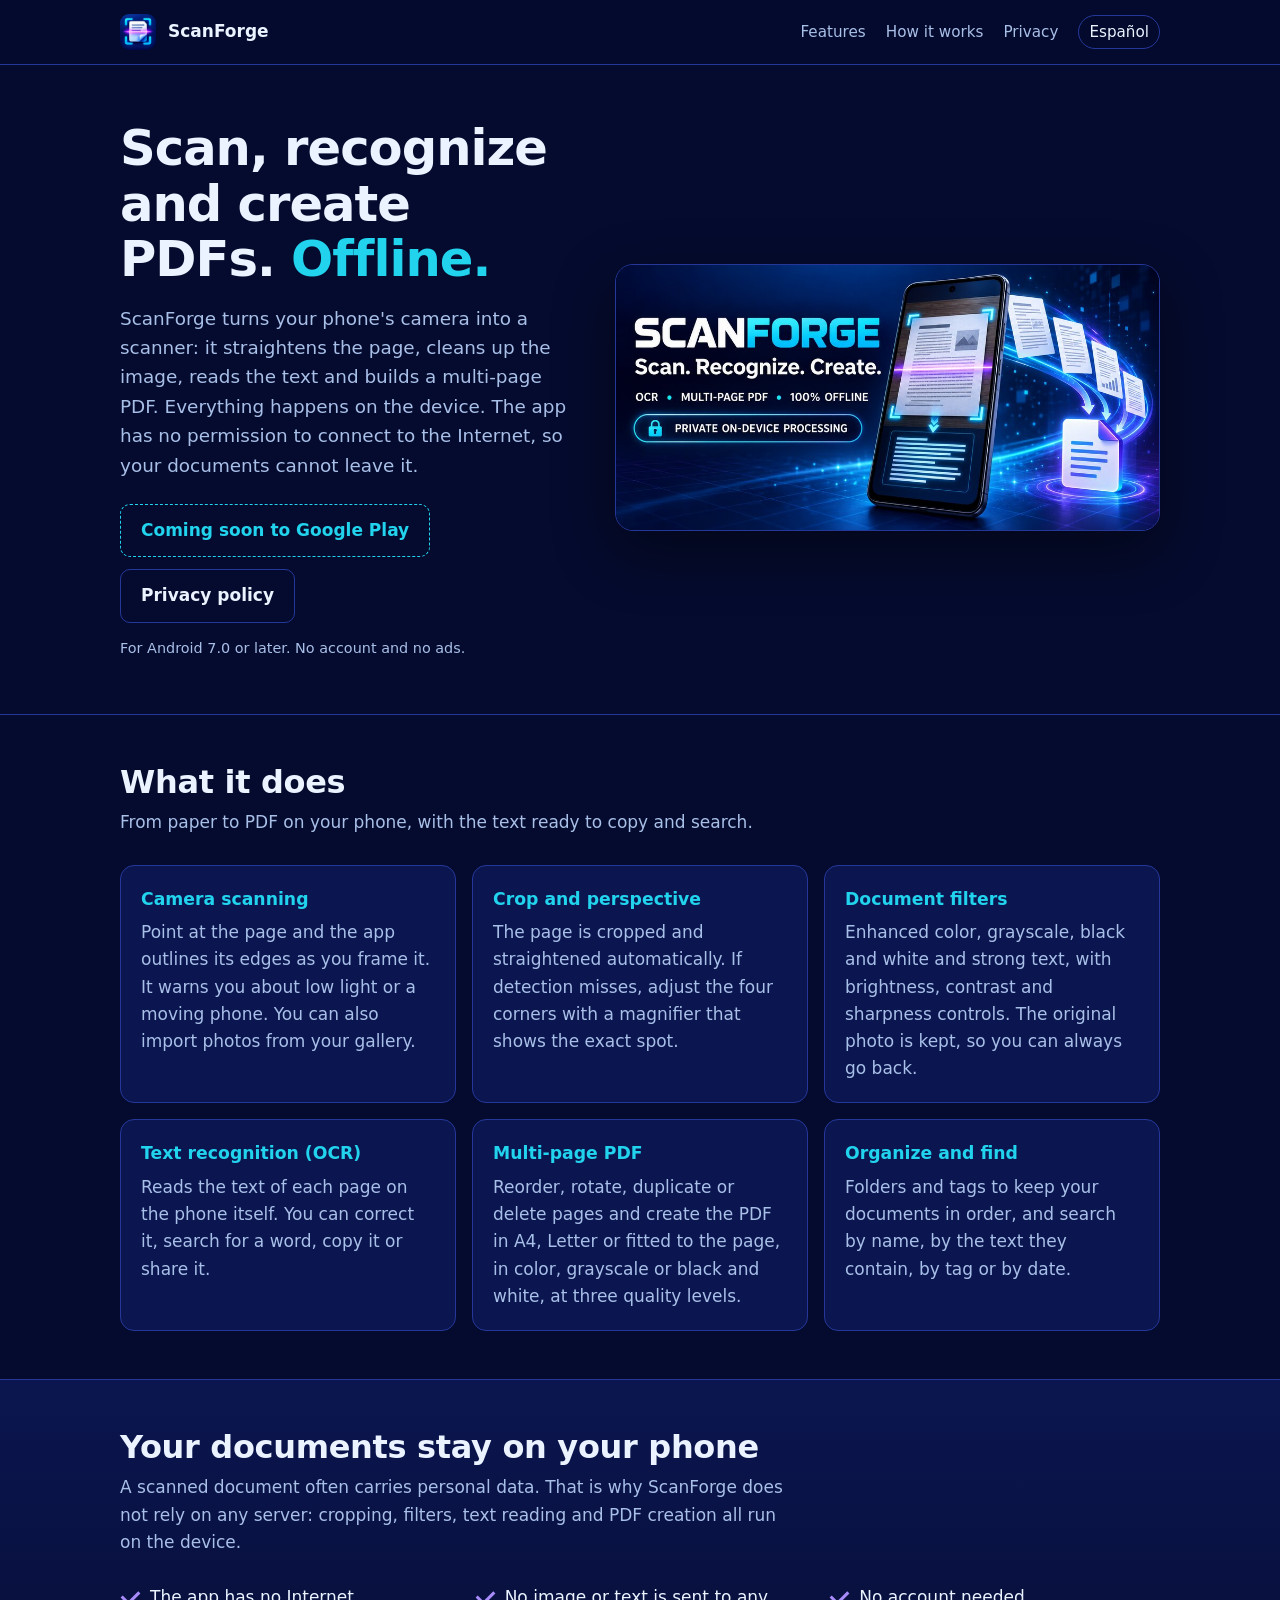
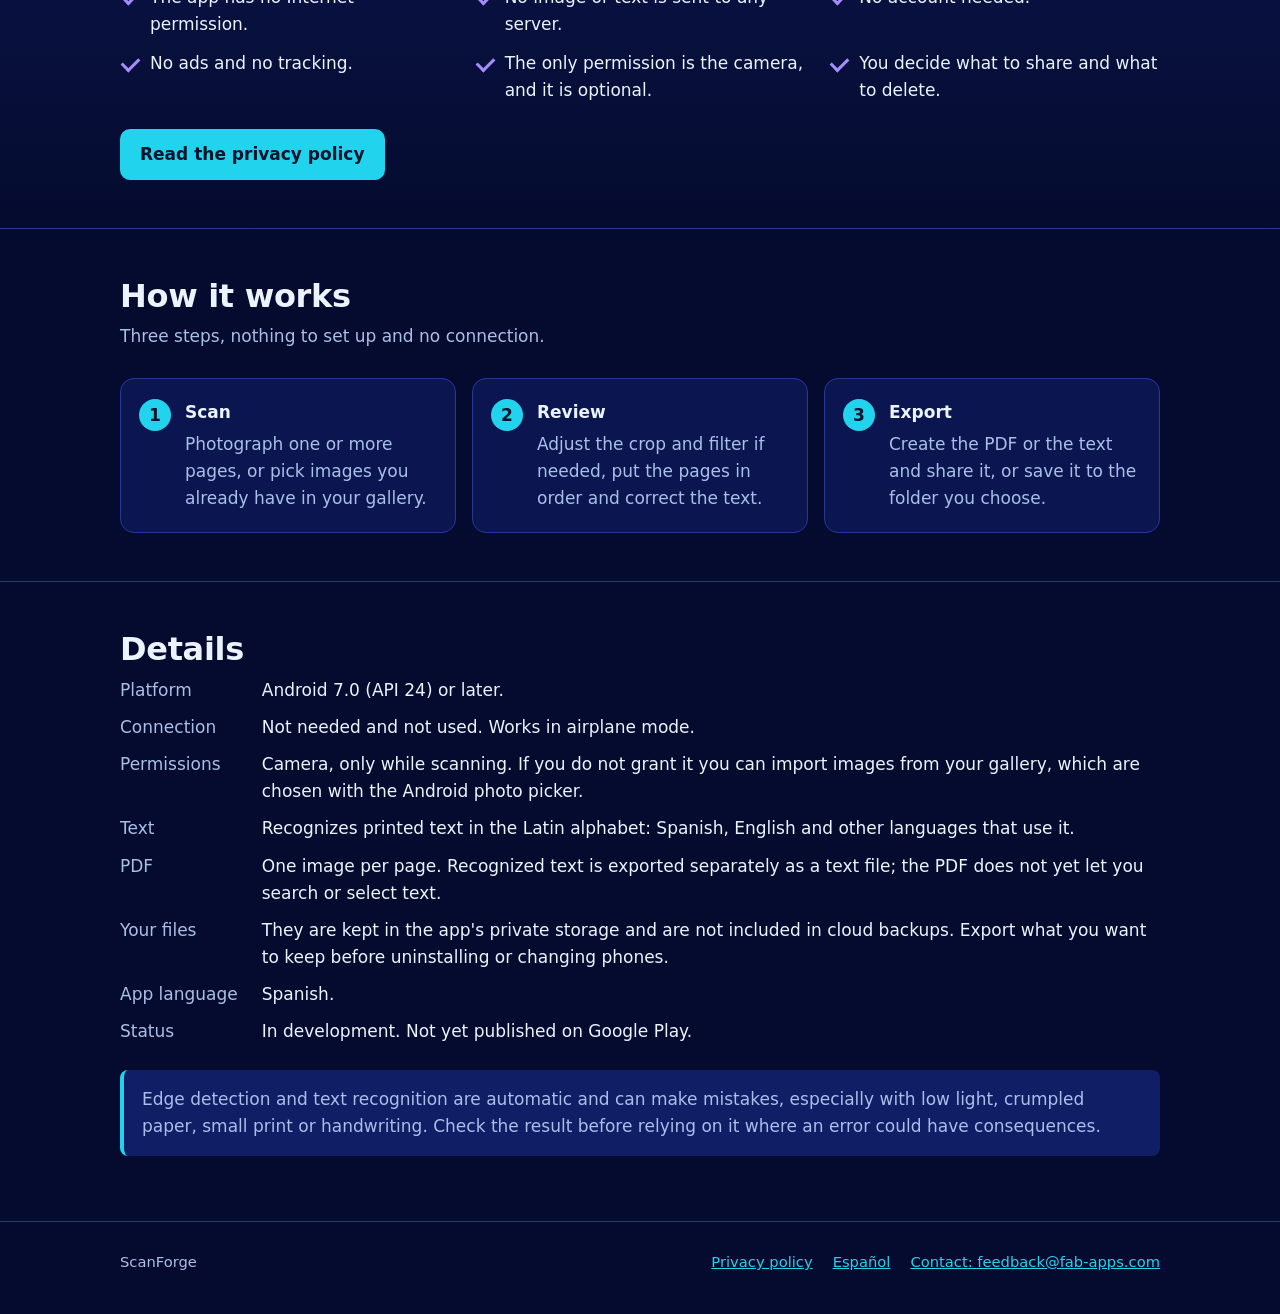
==== en/index.html @ c185d9f9 "inicial" ====
<!doctype html>
<html lang="en">
  <head>
    <meta charset="utf-8" />
    <meta name="viewport" content="width=device-width, initial-scale=1" />
    <title>ScanForge — Scan, recognize text and create PDFs, offline</title>
    <meta
      name="description"
      content="Android app that scans documents with the camera, recognizes their text and builds multi-page PDFs. Everything is processed on the phone: the app does not even have the Internet permission."
    />
    <meta name="theme-color" content="#050b2e" />
    <meta property="og:type" content="website" />
    <meta property="og:title" content="ScanForge" />
    <meta
      property="og:description"
      content="Scan documents, recognize their text and create PDFs. On your phone, with no Internet and no account."
    />
    <meta property="og:image" content="../assets/hero.jpg" />
    <link rel="icon" type="image/png" href="../assets/favicon.png" />
    <link rel="alternate" hreflang="es" href="../" />
    <link rel="stylesheet" href="../assets/styles.css" />
  </head>
  <body>
    <header class="site-header">
      <div class="wrap">
        <a class="brand" href="./">
          <img src="../assets/icon-192.png" alt="" width="36" height="36" />
          ScanForge
        </a>
        <nav class="site-nav" aria-label="Main">
          <a class="optional" href="#features">Features</a>
          <a class="optional" href="#how-it-works">How it works</a>
          <a href="privacy.html">Privacy</a>
          <a class="lang" href="../" lang="es" hreflang="es">Español</a>
        </nav>
      </div>
    </header>

    <main>
      <section class="hero">
        <div class="wrap hero-grid">
          <div>
            <h1>Scan, recognize and create PDFs. <span>Offline.</span></h1>
            <p class="lead">
              ScanForge turns your phone's camera into a scanner: it straightens the page, cleans up the image,
              reads the text and builds a multi-page PDF. Everything happens on the device. The app has no
              permission to connect to the Internet, so your documents cannot leave it.
            </p>
            <div class="actions">
              <span class="badge-soon">Coming soon to Google Play</span>
              <a class="button button-ghost" href="privacy.html">Privacy policy</a>
            </div>
            <p class="fine">For Android 7.0 or later. No account and no ads.</p>
          </div>
          <img
            class="hero-art"
            src="../assets/hero.jpg"
            width="1024"
            height="500"
            alt="A phone scans a sheet of paper on a table: it detects the edges, extracts the text and gathers several pages into one PDF"
          />
        </div>
      </section>

      <section id="features">
        <div class="wrap">
          <h2>What it does</h2>
          <p class="section-lead">From paper to PDF on your phone, with the text ready to copy and search.</p>
          <ul class="cards">
            <li class="card">
              <h3>Camera scanning</h3>
              <p>
                Point at the page and the app outlines its edges as you frame it. It warns you about low light or
                a moving phone. You can also import photos from your gallery.
              </p>
            </li>
            <li class="card">
              <h3>Crop and perspective</h3>
              <p>
                The page is cropped and straightened automatically. If detection misses, adjust the four corners
                with a magnifier that shows the exact spot.
              </p>
            </li>
            <li class="card">
              <h3>Document filters</h3>
              <p>
                Enhanced color, grayscale, black and white and strong text, with brightness, contrast and
                sharpness controls. The original photo is kept, so you can always go back.
              </p>
            </li>
            <li class="card">
              <h3>Text recognition (OCR)</h3>
              <p>
                Reads the text of each page on the phone itself. You can correct it, search for a word, copy it
                or share it.
              </p>
            </li>
            <li class="card">
              <h3>Multi-page PDF</h3>
              <p>
                Reorder, rotate, duplicate or delete pages and create the PDF in A4, Letter or fitted to the page,
                in color, grayscale or black and white, at three quality levels.
              </p>
            </li>
            <li class="card">
              <h3>Organize and find</h3>
              <p>
                Folders and tags to keep your documents in order, and search by name, by the text they contain,
                by tag or by date.
              </p>
            </li>
          </ul>
        </div>
      </section>

      <section class="privacy-band" id="privacy">
        <div class="wrap">
          <h2>Your documents stay on your phone</h2>
          <p class="section-lead">
            A scanned document often carries personal data. That is why ScanForge does not rely on any server:
            cropping, filters, text reading and PDF creation all run on the device.
          </p>
          <ul class="checks">
            <li>The app has no Internet permission.</li>
            <li>No image or text is sent to any server.</li>
            <li>No account needed.</li>
            <li>No ads and no tracking.</li>
            <li>The only permission is the camera, and it is optional.</li>
            <li>You decide what to share and what to delete.</li>
          </ul>
          <a class="button button-primary" href="privacy.html">Read the privacy policy</a>
        </div>
      </section>

      <section id="how-it-works">
        <div class="wrap">
          <h2>How it works</h2>
          <p class="section-lead">Three steps, nothing to set up and no connection.</p>
          <ol class="steps">
            <li>
              <strong>Scan</strong>
              <span>Photograph one or more pages, or pick images you already have in your gallery.</span>
            </li>
            <li>
              <strong>Review</strong>
              <span>Adjust the crop and filter if needed, put the pages in order and correct the text.</span>
            </li>
            <li>
              <strong>Export</strong>
              <span>Create the PDF or the text and share it, or save it to the folder you choose.</span>
            </li>
          </ol>
        </div>
      </section>

      <section id="details">
        <div class="wrap">
          <h2>Details</h2>
          <dl class="facts">
            <dt>Platform</dt>
            <dd>Android 7.0 (API 24) or later.</dd>
            <dt>Connection</dt>
            <dd>Not needed and not used. Works in airplane mode.</dd>
            <dt>Permissions</dt>
            <dd>
              Camera, only while scanning. If you do not grant it you can import images from your gallery, which
              are chosen with the Android photo picker.
            </dd>
            <dt>Text</dt>
            <dd>Recognizes printed text in the Latin alphabet: Spanish, English and other languages that use it.</dd>
            <dt>PDF</dt>
            <dd>
              One image per page. Recognized text is exported separately as a text file; the PDF does not yet let
              you search or select text.
            </dd>
            <dt>Your files</dt>
            <dd>
              They are kept in the app's private storage and are not included in cloud backups. Export what you
              want to keep before uninstalling or changing phones.
            </dd>
            <dt>App language</dt>
            <dd>Spanish.</dd>
            <dt>Status</dt>
            <dd>In development. Not yet published on Google Play.</dd>
          </dl>
          <p class="note">
            Edge detection and text recognition are automatic and can make mistakes, especially with low light,
            crumpled paper, small print or handwriting. Check the result before relying on it where an error
            could have consequences.
          </p>
        </div>
      </section>
    </main>

    <footer class="site-footer">
      <div class="wrap">
        <span>ScanForge</span>
        <nav aria-label="Footer">
          <a href="privacy.html">Privacy policy</a>
          <a href="../" lang="es" hreflang="es">Español</a>
          <a href="mailto:feedback@fab-apps.com">Contact: feedback@fab-apps.com</a>
        </nav>
      </div>
    </footer>
  </body>
</html>
---- assets/styles.css ----
:root {
  --bg: #050b2e;
  --bg-raised: #0b1650;
  --bg-panel: #101e66;
  --border: #25389a;
  --text: #eaf3ff;
  --text-soft: #a8bfe8;
  --accent: #22d3ee;
  --accent-strong: #67e8f9;
  --accent-ink: #03142b;
  --teal: #a78bfa;
  --max: 1080px;
}

* {
  box-sizing: border-box;
}

html {
  scroll-behavior: smooth;
}

body {
  margin: 0;
  background: var(--bg);
  color: var(--text);
  font-family: system-ui, -apple-system, 'Segoe UI', Roboto, 'Helvetica Neue', Arial, sans-serif;
  font-size: 17px;
  line-height: 1.6;
  -webkit-font-smoothing: antialiased;
}

a {
  color: var(--accent);
}

a:hover {
  color: var(--accent-strong);
}

a:focus-visible,
.button:focus-visible {
  outline: 3px solid var(--accent-strong);
  outline-offset: 3px;
  border-radius: 6px;
}

img {
  max-width: 100%;
  height: auto;
}

.wrap {
  width: 100%;
  max-width: var(--max);
  margin: 0 auto;
  padding: 0 20px;
}

/* Cabecera */

.site-header {
  position: sticky;
  top: 0;
  z-index: 10;
  background: rgba(5, 11, 46, 0.92);
  backdrop-filter: blur(8px);
  border-bottom: 1px solid var(--border);
}

.site-header .wrap {
  display: flex;
  align-items: center;
  justify-content: space-between;
  gap: 16px;
  min-height: 64px;
}

.brand {
  display: flex;
  align-items: center;
  gap: 12px;
  color: var(--text);
  font-weight: 700;
  text-decoration: none;
}

.brand img {
  width: 36px;
  height: 36px;
  border-radius: 9px;
}

.site-nav {
  display: flex;
  align-items: center;
  gap: 20px;
  font-size: 0.95rem;
}

.site-nav a {
  color: var(--text-soft);
  text-decoration: none;
}

.site-nav a:hover {
  color: var(--text);
}

.site-nav .lang {
  padding: 4px 10px;
  border: 1px solid var(--border);
  border-radius: 999px;
  color: var(--text);
}

/* Portada */

.hero {
  padding: 56px 0 40px;
}

.hero-grid {
  display: grid;
  grid-template-columns: minmax(0, 5fr) minmax(0, 6fr);
  gap: 40px;
  align-items: center;
}

.hero h1 {
  margin: 0 0 16px;
  font-size: clamp(2rem, 5vw, 3.1rem);
  line-height: 1.12;
  letter-spacing: -0.02em;
}

.hero h1 span {
  color: var(--accent);
}

.lead {
  margin: 0 0 24px;
  font-size: 1.15rem;
  color: var(--text-soft);
}

.hero-art {
  border: 1px solid var(--border);
  border-radius: 18px;
  box-shadow: 0 20px 60px rgba(0, 0, 0, 0.45);
  display: block;
}

.actions {
  display: flex;
  flex-wrap: wrap;
  gap: 12px;
  align-items: center;
}

.button {
  display: inline-block;
  padding: 12px 20px;
  border-radius: 10px;
  font-weight: 700;
  text-decoration: none;
}

.button-primary {
  background: var(--accent);
  color: var(--accent-ink);
}

.button-primary:hover {
  background: var(--accent-strong);
  color: var(--accent-ink);
}

.button-ghost {
  border: 1px solid var(--border);
  color: var(--text);
}

.badge-soon {
  display: inline-block;
  padding: 12px 20px;
  border: 1px dashed var(--accent);
  border-radius: 10px;
  color: var(--accent);
  font-weight: 700;
}

.fine {
  margin-top: 14px;
  font-size: 0.9rem;
  color: var(--text-soft);
}

/* Secciones */

section {
  padding: 48px 0;
}

section + section {
  border-top: 1px solid var(--border);
}

h2 {
  margin: 0 0 8px;
  font-size: clamp(1.5rem, 3.4vw, 2rem);
  line-height: 1.2;
  letter-spacing: -0.01em;
}

.section-lead {
  margin: 0 0 28px;
  max-width: 62ch;
  color: var(--text-soft);
}

.cards {
  display: grid;
  grid-template-columns: repeat(auto-fit, minmax(250px, 1fr));
  gap: 16px;
  margin: 0;
  padding: 0;
  list-style: none;
}

.card {
  padding: 20px;
  background: var(--bg-raised);
  border: 1px solid var(--border);
  border-radius: 14px;
}

.card h3 {
  margin: 0 0 6px;
  font-size: 1.08rem;
  color: var(--accent);
}

.card p {
  margin: 0;
  color: var(--text-soft);
}

.privacy-band {
  background: linear-gradient(180deg, var(--bg-raised), var(--bg));
}

.checks {
  display: grid;
  grid-template-columns: repeat(auto-fit, minmax(250px, 1fr));
  gap: 12px 24px;
  margin: 0 0 24px;
  padding: 0;
  list-style: none;
}

.checks li {
  position: relative;
  padding-left: 30px;
}

.checks li::before {
  content: '';
  position: absolute;
  left: 2px;
  top: 0.38em;
  width: 14px;
  height: 8px;
  border-left: 3px solid var(--teal);
  border-bottom: 3px solid var(--teal);
  transform: rotate(-45deg);
}

.steps {
  display: grid;
  grid-template-columns: repeat(auto-fit, minmax(230px, 1fr));
  gap: 16px;
  margin: 0;
  padding: 0;
  list-style: none;
  counter-reset: step;
}

.steps li {
  position: relative;
  padding: 20px 20px 20px 64px;
  background: var(--bg-raised);
  border: 1px solid var(--border);
  border-radius: 14px;
  counter-increment: step;
}

.steps li::before {
  content: counter(step);
  position: absolute;
  left: 18px;
  top: 20px;
  width: 32px;
  height: 32px;
  border-radius: 50%;
  background: var(--accent);
  color: var(--accent-ink);
  font-weight: 800;
  text-align: center;
  line-height: 32px;
}

.steps strong {
  display: block;
  margin-bottom: 4px;
}

.steps span {
  color: var(--text-soft);
}

.facts {
  display: grid;
  grid-template-columns: max-content 1fr;
  gap: 10px 24px;
  margin: 0;
}

.facts dt {
  color: var(--text-soft);
}

.facts dd {
  margin: 0;
}

.note {
  margin-top: 24px;
  padding: 16px 18px;
  background: var(--bg-panel);
  border-left: 4px solid var(--accent);
  border-radius: 8px;
  color: var(--text-soft);
}

/* Documento legal */

.doc {
  padding: 40px 0 56px;
}

.doc .wrap {
  max-width: 780px;
}

.doc h1 {
  margin: 0 0 6px;
  font-size: clamp(1.8rem, 4.5vw, 2.4rem);
  line-height: 1.15;
}

.doc .meta {
  margin: 0 0 28px;
  color: var(--text-soft);
}

.doc h2 {
  margin: 36px 0 10px;
  font-size: 1.3rem;
}

.doc p,
.doc li {
  color: #d4e1f7;
}

.doc ul {
  padding-left: 22px;
}

.doc li {
  margin-bottom: 6px;
}

.summary {
  padding: 18px 20px;
  background: var(--bg-raised);
  border: 1px solid var(--border);
  border-radius: 14px;
}

.summary p {
  margin: 0 0 8px;
}

.summary ul {
  margin: 0;
}

table {
  width: 100%;
  border-collapse: collapse;
  margin: 12px 0;
  font-size: 0.95rem;
}

th,
td {
  padding: 10px 12px;
  border: 1px solid var(--border);
  text-align: left;
  vertical-align: top;
}

th {
  background: var(--bg-raised);
  color: var(--text-soft);
  font-weight: 600;
}

.table-scroll {
  overflow-x: auto;
}

/* Pie */

.site-footer {
  padding: 28px 0 40px;
  border-top: 1px solid var(--border);
  color: var(--text-soft);
  font-size: 0.92rem;
}

.site-footer .wrap {
  display: flex;
  flex-wrap: wrap;
  gap: 8px 24px;
  justify-content: space-between;
}

.site-footer nav {
  display: flex;
  flex-wrap: wrap;
  gap: 8px 20px;
}

@media (max-width: 820px) {
  .hero {
    padding-top: 32px;
  }

  .hero-grid {
    grid-template-columns: 1fr;
    gap: 28px;
  }

  .site-nav .optional {
    display: none;
  }

  .facts {
    grid-template-columns: 1fr;
    gap: 2px;
  }

  .facts dd {
    margin-bottom: 12px;
  }
}

@media (prefers-reduced-motion: reduce) {
  html {
    scroll-behavior: auto;
  }
}

code {
  font-size: 0.92em;
  overflow-wrap: anywhere;
}

.doc h3 {
  margin: 24px 0 6px;
  font-size: 1.08rem;
  color: var(--accent);
}

.brand {
  white-space: nowrap;
}
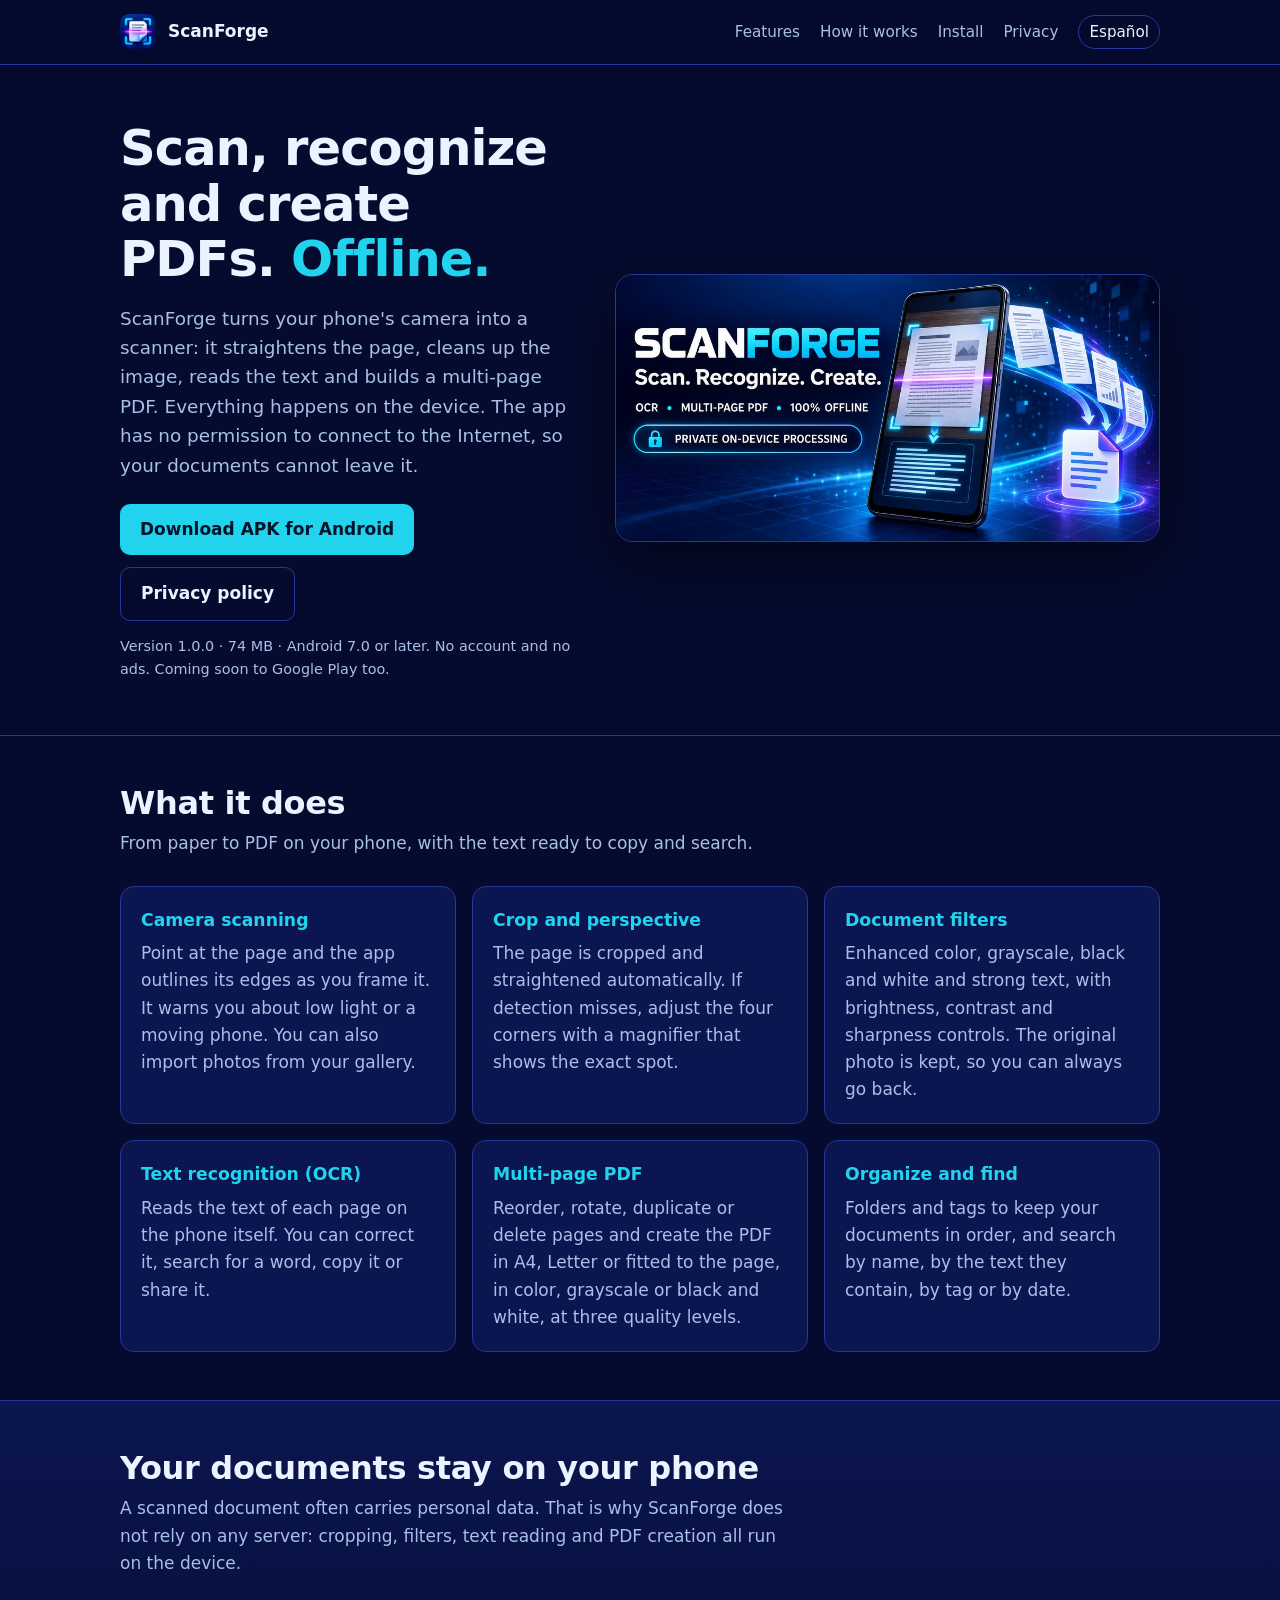
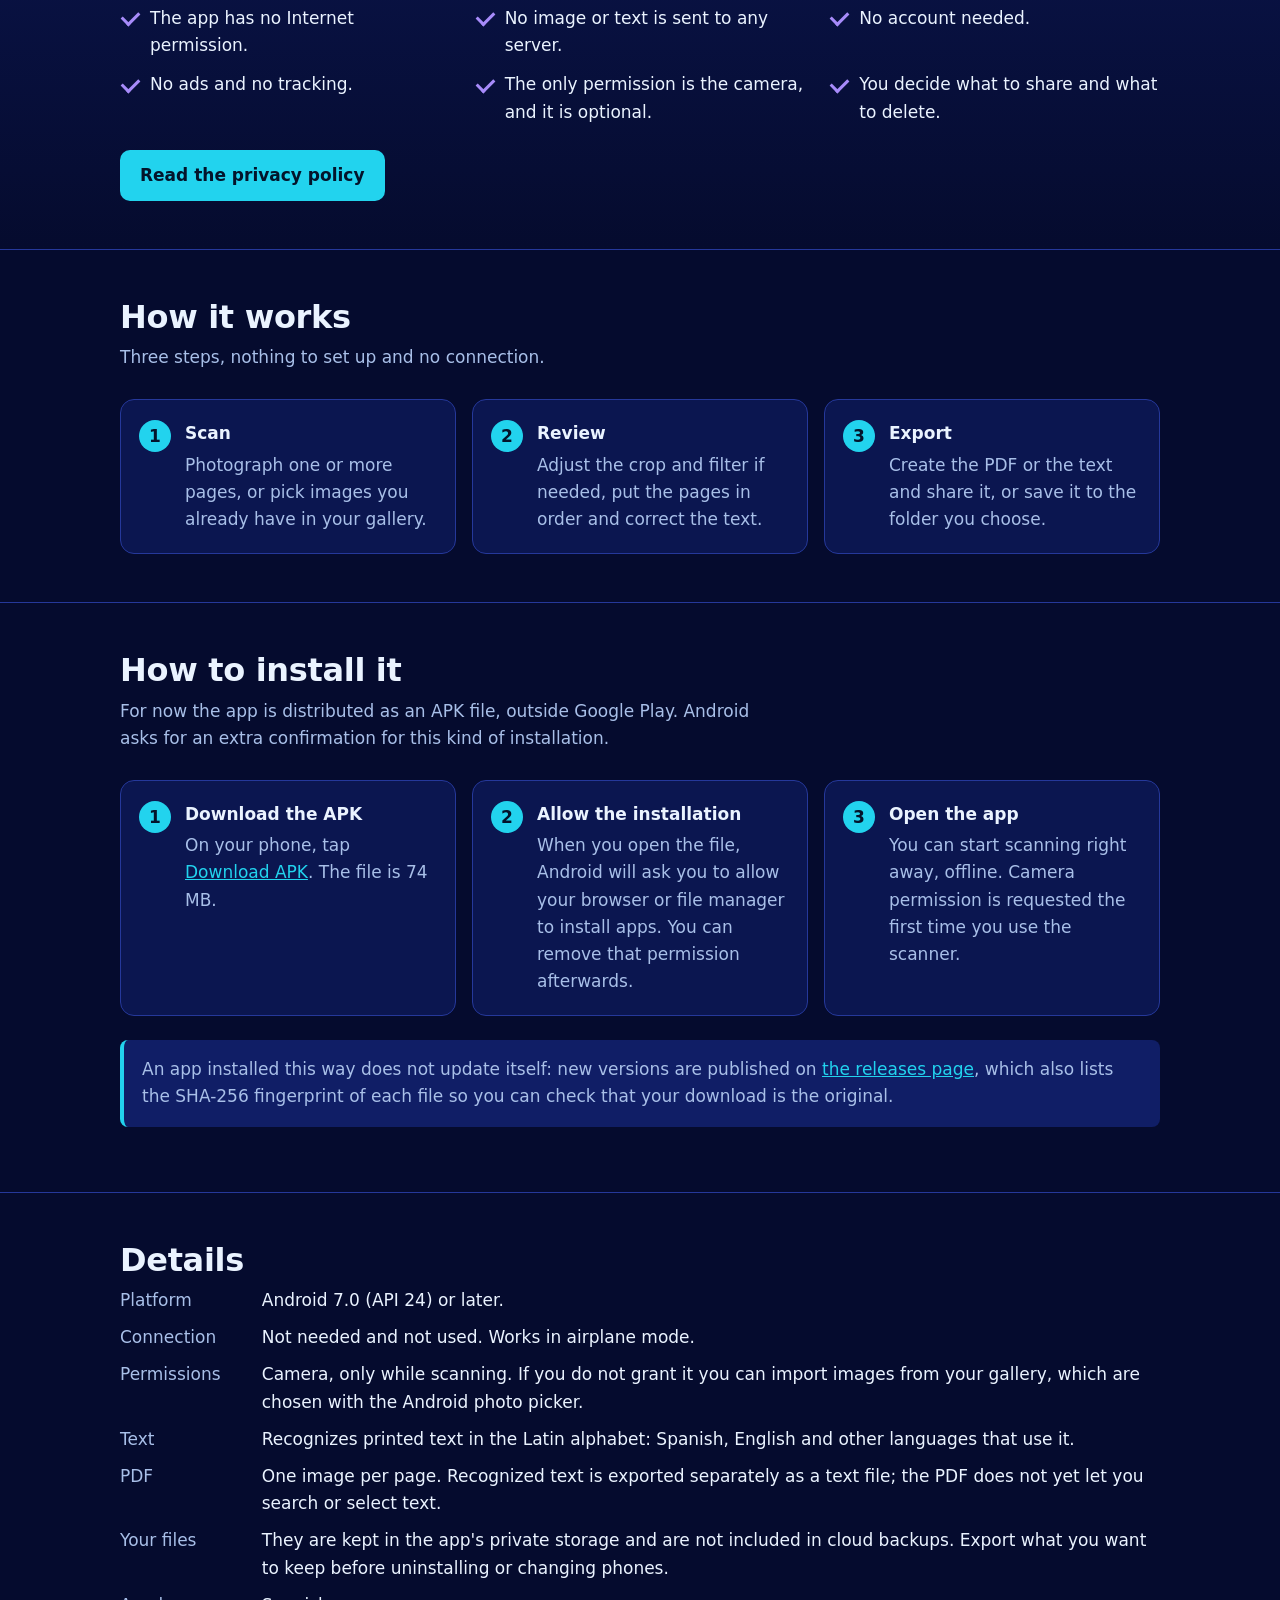
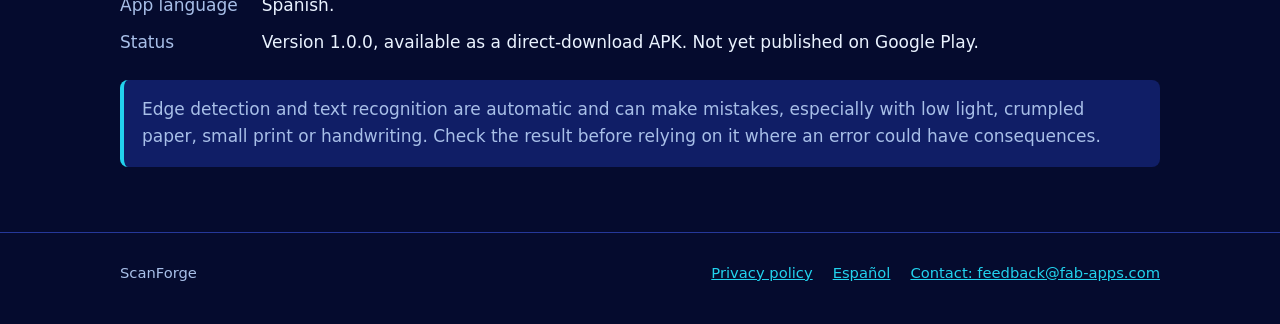
==== commit 30b7cdda: "updqte" ====
--- a/en/index.html
+++ b/en/index.html
@@ -30,6 +30,7 @@
         <nav class="site-nav" aria-label="Main">
           <a class="optional" href="#features">Features</a>
           <a class="optional" href="#how-it-works">How it works</a>
+          <a class="optional" href="#install">Install</a>
           <a href="privacy.html">Privacy</a>
           <a class="lang" href="../" lang="es" hreflang="es">Español</a>
         </nav>
@@ -47,10 +48,13 @@
               permission to connect to the Internet, so your documents cannot leave it.
             </p>
             <div class="actions">
-              <span class="badge-soon">Coming soon to Google Play</span>
+              <a class="button button-primary" href="https://github.com/franbenaglia/scanForgeLanding/releases/latest/download/scanforge.apk">Download APK for Android</a>
               <a class="button button-ghost" href="privacy.html">Privacy policy</a>
             </div>
-            <p class="fine">For Android 7.0 or later. No account and no ads.</p>
+            <p class="fine">
+              Version 1.0.0 · 74 MB · Android 7.0 or later. No account and no ads. Coming soon to Google Play
+              too.
+            </p>
           </div>
           <img
             class="hero-art"
@@ -150,6 +154,41 @@
               <span>Create the PDF or the text and share it, or save it to the folder you choose.</span>
             </li>
           </ol>
+        </div>
+      </section>
+
+      <section id="install">
+        <div class="wrap">
+          <h2>How to install it</h2>
+          <p class="section-lead">
+            For now the app is distributed as an APK file, outside Google Play. Android asks for an extra
+            confirmation for this kind of installation.
+          </p>
+          <ol class="steps">
+            <li>
+              <strong>Download the APK</strong>
+              <span>On your phone, tap <a href="https://github.com/franbenaglia/scanForgeLanding/releases/latest/download/scanforge.apk">Download APK</a>. The file is 74 MB.</span>
+            </li>
+            <li>
+              <strong>Allow the installation</strong>
+              <span>
+                When you open the file, Android will ask you to allow your browser or file manager to install
+                apps. You can remove that permission afterwards.
+              </span>
+            </li>
+            <li>
+              <strong>Open the app</strong>
+              <span>
+                You can start scanning right away, offline. Camera permission is requested the first time you
+                use the scanner.
+              </span>
+            </li>
+          </ol>
+          <p class="note">
+            An app installed this way does not update itself: new versions are published on
+            <a href="https://github.com/franbenaglia/scanForgeLanding/releases">the releases page</a>, which also lists the SHA-256 fingerprint of each file so you can
+            check that your download is the original.
+          </p>
         </div>
       </section>
 
@@ -181,7 +220,7 @@
             <dt>App language</dt>
             <dd>Spanish.</dd>
             <dt>Status</dt>
-            <dd>In development. Not yet published on Google Play.</dd>
+            <dd>Version 1.0.0, available as a direct-download APK. Not yet published on Google Play.</dd>
           </dl>
           <p class="note">
             Edge detection and text recognition are automatic and can make mistakes, especially with low light,
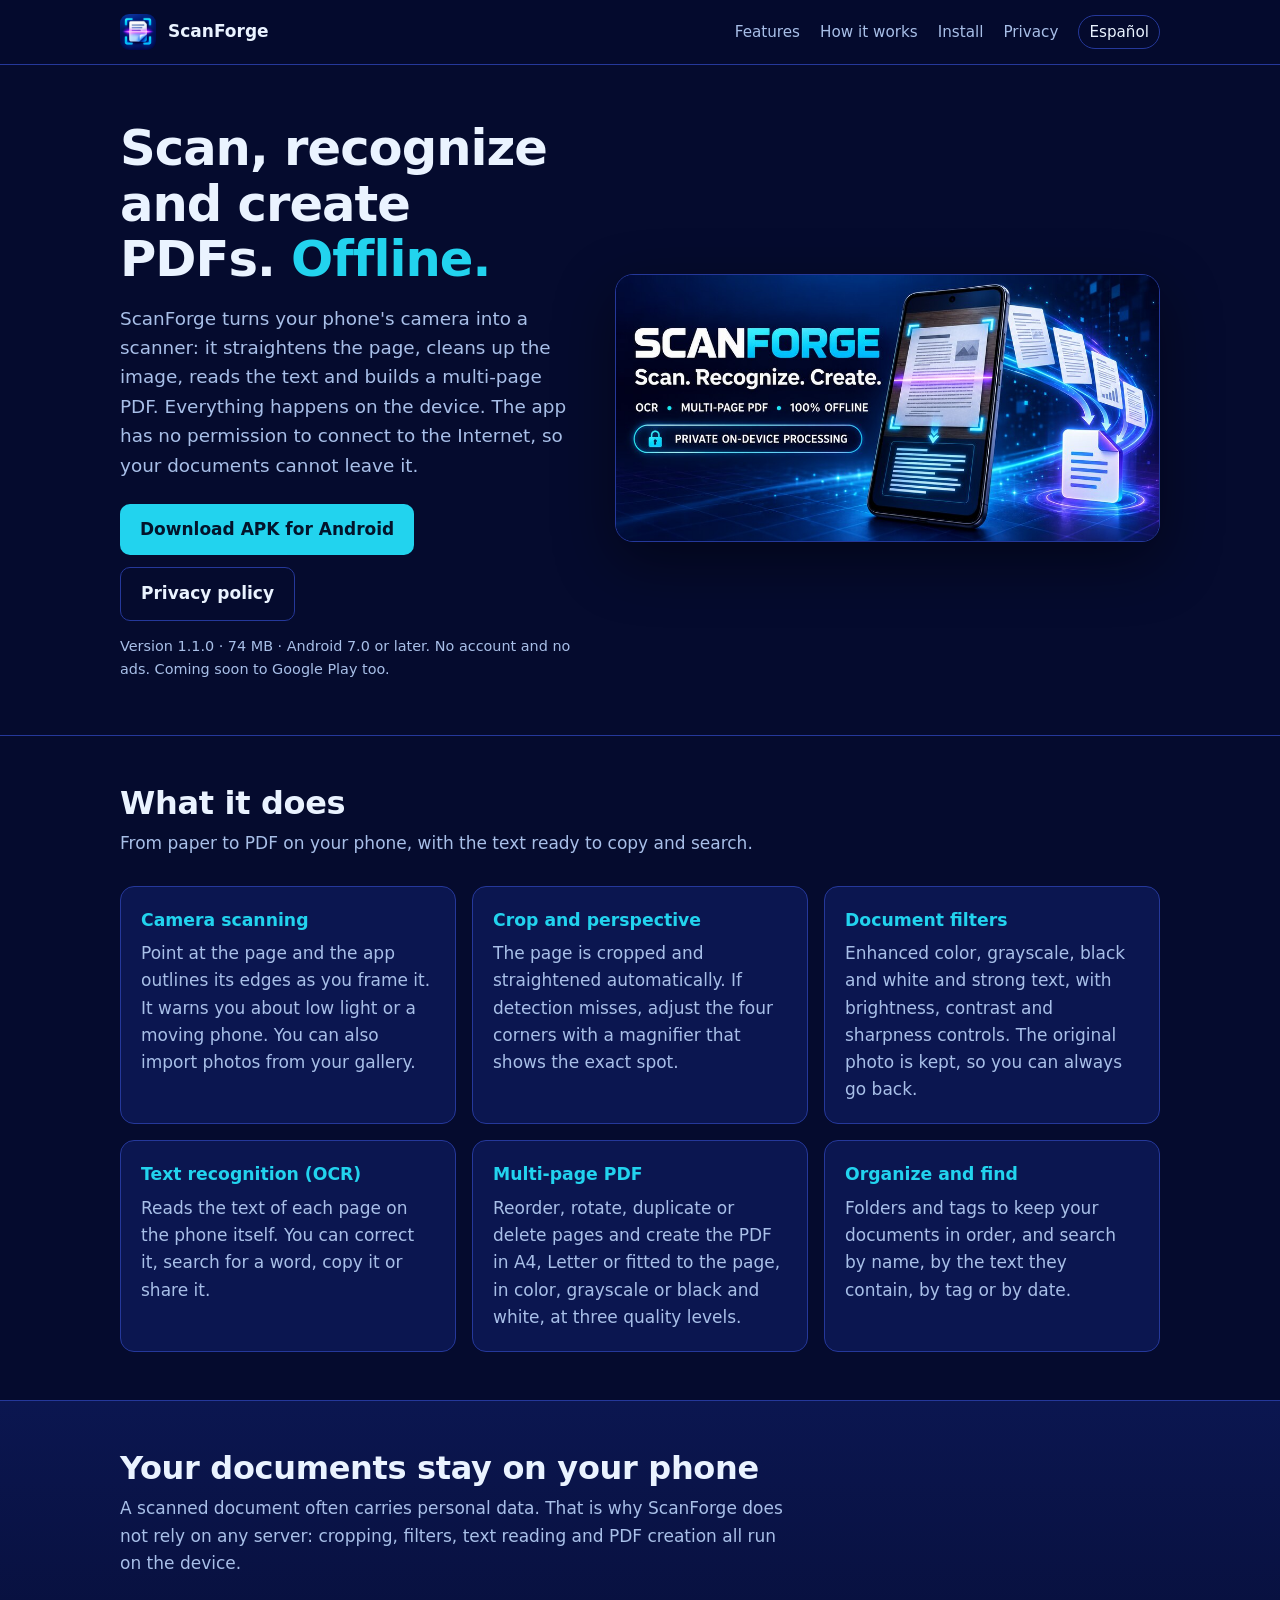
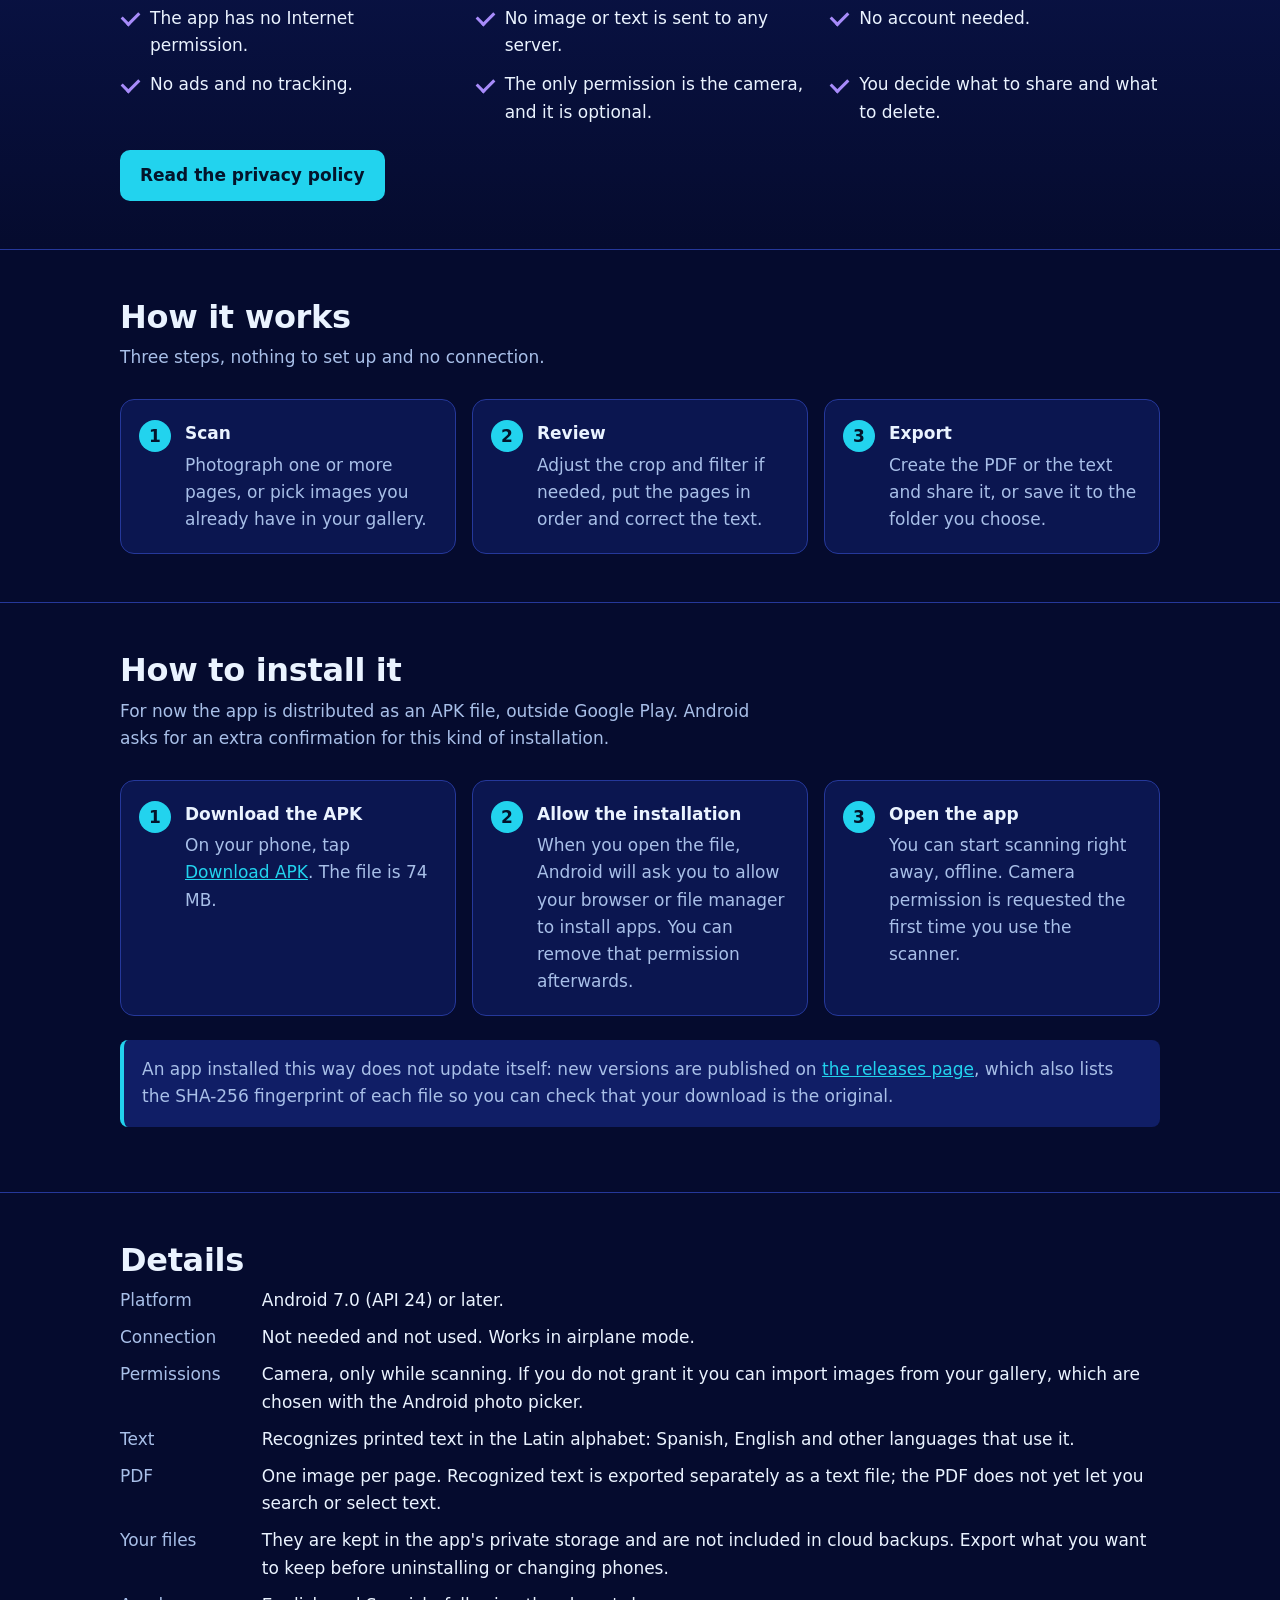
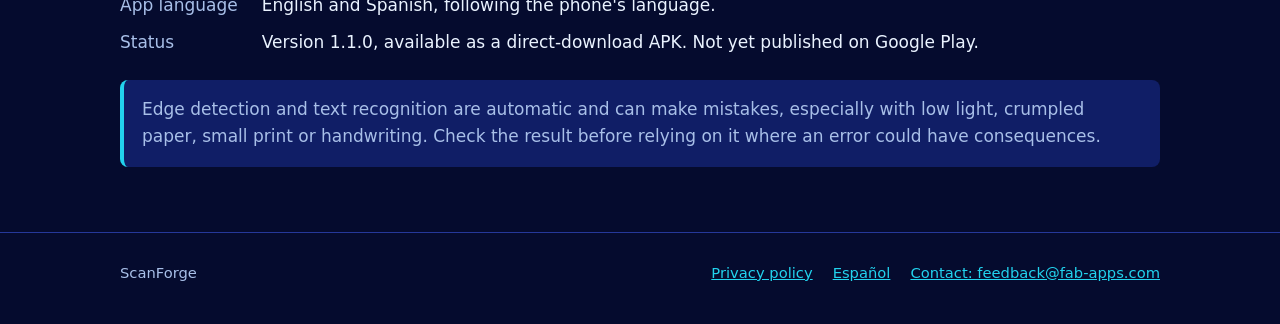
==== commit 4605eb98: "english as default language" ====
--- a/en/index.html
+++ b/en/index.html
@@ -52,7 +52,7 @@
               <a class="button button-ghost" href="privacy.html">Privacy policy</a>
             </div>
             <p class="fine">
-              Version 1.0.0 · 74 MB · Android 7.0 or later. No account and no ads. Coming soon to Google Play
+              Version 1.1.0 · 74 MB · Android 7.0 or later. No account and no ads. Coming soon to Google Play
               too.
             </p>
           </div>
@@ -218,9 +218,9 @@
               want to keep before uninstalling or changing phones.
             </dd>
             <dt>App language</dt>
-            <dd>Spanish.</dd>
+            <dd>English and Spanish, following the phone's language.</dd>
             <dt>Status</dt>
-            <dd>Version 1.0.0, available as a direct-download APK. Not yet published on Google Play.</dd>
+            <dd>Version 1.1.0, available as a direct-download APK. Not yet published on Google Play.</dd>
           </dl>
           <p class="note">
             Edge detection and text recognition are automatic and can make mistakes, especially with low light,
